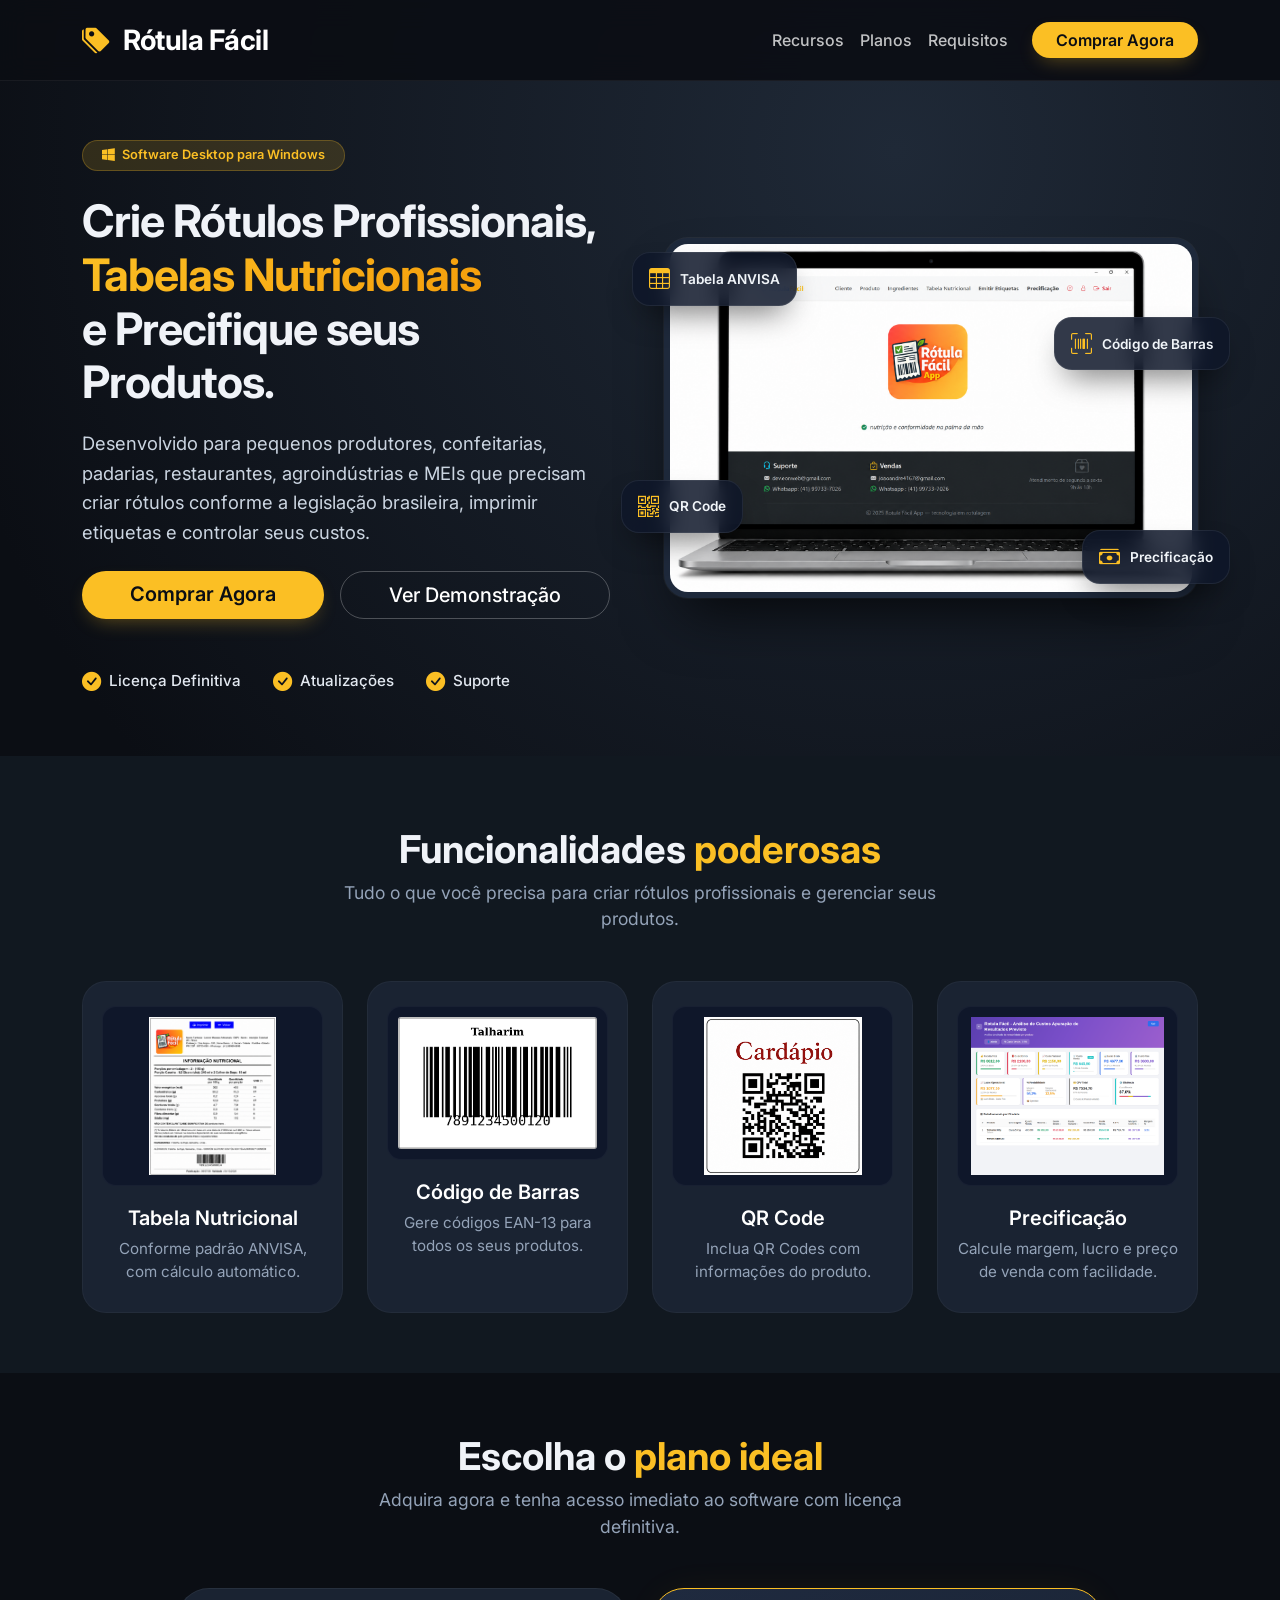
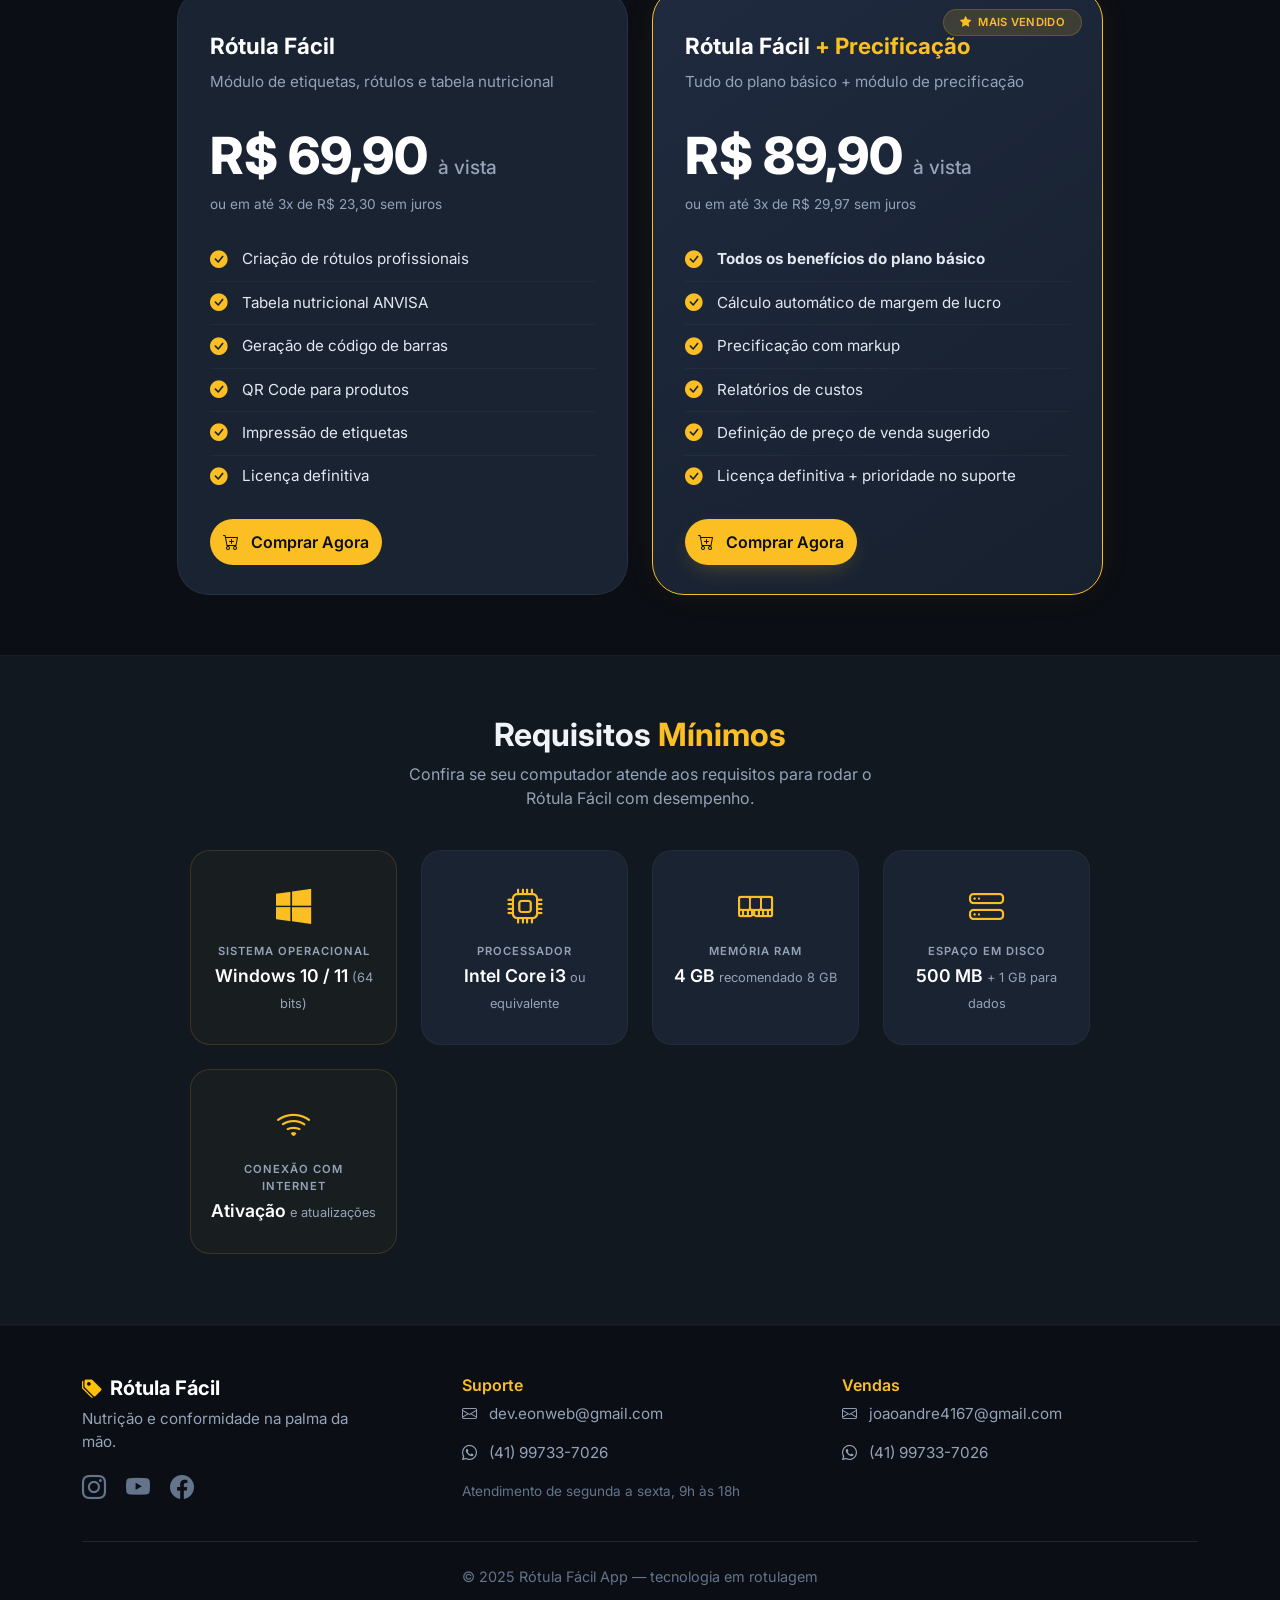
==== index.html @ a8c6a0d7 "atualização de requesitos minimos necessarios" ====
<!DOCTYPE html>
<html lang="pt-BR">
<head>
  <meta charset="UTF-8" />
  <meta name="viewport" content="width=device-width, initial-scale=1" />
  <title>Rótula Fácil | Software para Rotulagem e Precificação</title>
  <meta name="description" content="Crie rótulos profissionais, tabelas nutricionais ANVISA, códigos de barras, QR Code e precifique seus produtos com facilidade." />
  <link href="https://cdn.jsdelivr.net/npm/bootstrap@5.3.7/dist/css/bootstrap.min.css" rel="stylesheet" />
  <link href="https://cdn.jsdelivr.net/npm/bootstrap-icons@1.13.1/font/bootstrap-icons.min.css" rel="stylesheet" />
  <link href="https://fonts.googleapis.com/css2?family=Inter:wght@300;400;500;600;700;800&display=swap" rel="stylesheet" />
  <style>
    * { margin: 0; padding: 0; box-sizing: border-box; }
    body { font-family: 'Inter', sans-serif; background: #0b0e14; color: #f0f3f8; overflow-x: hidden; }
    a { text-decoration: none; }

    /* NAVBAR */
    .navbar {
      background: rgba(11, 14, 20, 0.92);
      backdrop-filter: blur(14px);
      -webkit-backdrop-filter: blur(14px);
      border-bottom: 1px solid rgba(255,255,255,0.06);
      padding: 14px 0;
    }
    .navbar-brand { color: #fff !important; letter-spacing: -0.5px; }
    .navbar-brand i { color: #fbbf24; }
    .navbar .nav-link { color: rgba(255,255,255,0.75) !important; font-weight: 500; transition: 0.2s; }
    .navbar .nav-link:hover { color: #fff !important; }
    .btn-warning {
      background: #fbbf24;
      border: none;
      color: #0b0e14;
      font-weight: 600;
      transition: 0.3s;
      box-shadow: 0 8px 20px -8px rgba(251,191,36,0.4);
    }
    .btn-warning:hover { background: #fcd34d; transform: scale(1.02); box-shadow: 0 12px 28px -8px rgba(251,191,36,0.5); }
    .btn-outline-light { border: 1.5px solid rgba(255,255,255,0.25); color: #fff; font-weight: 500; transition: 0.3s; }
    .btn-outline-light:hover { background: rgba(255,255,255,0.08); border-color: #fff; color: #fff; }

    /* HERO */
    .hero {
      padding: 140px 0 60px;
      background: radial-gradient(circle at 70% 20%, #1f2937 0%, #0b0e14 90%);
    }
    .hero .badge {
      font-size: 0.8rem;
      font-weight: 600;
      padding: 0.5rem 1.2rem;
      background: rgba(251,191,36,0.15) !important;
      color: #fbbf24 !important;
      border: 1px solid rgba(251,191,36,0.25);
      border-radius: 40px;
    }
    .hero h1 {
      font-size: 2.8rem;
      font-weight: 700;
      line-height: 1.2;
      letter-spacing: -1px;
    }
    .hero h1 span {
      background: linear-gradient(135deg, #fbbf24, #f59e0b);
      -webkit-background-clip: text;
      -webkit-text-fill-color: transparent;
      background-clip: text;
    }
    .hero p { font-size: 1.15rem; color: #cbd5e1; max-width: 540px; margin-top: 1.2rem; line-height: 1.6; }
    .hero-info { display: flex; gap: 2rem; flex-wrap: wrap; }
    .hero-info div { display: flex; align-items: center; gap: 0.5rem; color: #e2e8f0; font-weight: 500; font-size: 0.95rem; }
    .hero-info i { color: #fbbf24; font-size: 1.2rem; }

    /* IMAGEM PRINCIPAL (NOTEBOOK) */
    .hero-image-main {
      width: 100%;
      max-width: 580px;
      height: auto;
      border-radius: 24px;
      box-shadow: 0 30px 60px -20px rgba(0,0,0,0.8), 0 0 0 1px rgba(255,255,255,0.05);
      background: #1e293b;
      padding: 6px;
      transition: 0.4s;
    }
    .hero-image-main:hover { transform: scale(1.01); }

    /* CARDS FLUTUANTES */
    .floating-card {
      position: absolute;
      background: rgba(15,23,42,0.85);
      backdrop-filter: blur(10px);
      -webkit-backdrop-filter: blur(10px);
      border: 1px solid rgba(255,255,255,0.07);
      border-radius: 18px;
      padding: 10px 16px;
      display: flex;
      align-items: center;
      gap: 10px;
      font-weight: 600;
      font-size: 0.85rem;
      color: #f1f5f9;
      box-shadow: 0 16px 32px -12px rgba(0,0,0,0.6);
      white-space: nowrap;
      z-index: 10;
      animation: floatY 4s ease-in-out infinite;
      pointer-events: none;
    }
    .floating-card i { font-size: 1.3rem; color: #fbbf24; }
    .card1 { top: 4%; left: -6%; animation-delay: 0s; }
    .card2 { top: 22%; right: -6%; animation-delay: 1s; }
    .card3 { bottom: 18%; left: -8%; animation-delay: 2s; }
    .card4 { bottom: 4%; right: -6%; animation-delay: 3s; }

    @keyframes floatY {
      0% { transform: translateY(0px); }
      50% { transform: translateY(-8px); }
      100% { transform: translateY(0px); }
    }

    .hero-system { position: relative; display: inline-block; width: 100%; max-width: 580px; margin: 0 auto; }

    /* SEÇÃO RECURSOS */
    .recursos {
      padding: 70px 0 60px;
      background: #111820;
      scroll-margin-top: 80px;
    }
    .recursos h2 {
      font-size: 2.4rem;
      font-weight: 700;
      margin-bottom: 0.5rem;
    }
    .recursos h2 span { color: #fbbf24; }
    .recursos .subtitle { color: #94a3b8; font-size: 1.1rem; max-width: 600px; margin: 0 auto 3rem auto; }

    .card-recurso {
      background: #1a2332;
      border-radius: 24px;
      padding: 1.5rem 1.2rem 1.8rem;
      border: 1px solid rgba(255,255,255,0.04);
      transition: 0.4s;
      height: 100%;
      text-align: center;
      opacity: 0;
      transform: translateY(30px);
      animation: fadeInUp 0.6s forwards;
    }
    .card-recurso:nth-child(1) { animation-delay: 0.1s; }
    .card-recurso:nth-child(2) { animation-delay: 0.2s; }
    .card-recurso:nth-child(3) { animation-delay: 0.3s; }
    .card-recurso:nth-child(4) { animation-delay: 0.4s; }

    @keyframes fadeInUp {
      to { opacity: 1; transform: translateY(0); }
    }

    .card-recurso:hover {
      transform: translateY(-8px);
      border-color: rgba(251,191,36,0.25);
      box-shadow: 0 20px 40px -16px rgba(0,0,0,0.6);
    }
    .card-recurso img {
      width: 100%;
      max-height: 180px;
      object-fit: contain;
      border-radius: 14px;
      background: #0f172a;
      padding: 10px;
      margin-bottom: 1rem;
      border: 1px solid rgba(255,255,255,0.04);
    }
    .card-recurso h5 { color: #fff; font-weight: 600; margin-top: 0.25rem; }
    .card-recurso p { color: #94a3b8; font-size: 0.95rem; margin-bottom: 0; }

    /* SEÇÃO PLANOS */
    .planos {
      padding: 60px 0 60px;
      background: #0b0e14;
    }
    .planos h2 {
      font-size: 2.4rem;
      font-weight: 700;
      margin-bottom: 0.5rem;
    }
    .planos h2 span { color: #fbbf24; }
    .planos .subtitle {
      color: #94a3b8;
      font-size: 1.1rem;
      max-width: 600px;
      margin: 0 auto 3rem auto;
    }

    .card-plano {
      background: #1a2332;
      border-radius: 32px;
      padding: 2.5rem 2rem;
      border: 1px solid rgba(255,255,255,0.06);
      transition: 0.4s;
      height: 100%;
      position: relative;
      overflow: hidden;
    }
    .card-plano:hover {
      transform: translateY(-8px);
      border-color: rgba(251,191,36,0.2);
      box-shadow: 0 24px 48px -16px rgba(0,0,0,0.6);
    }
    .card-plano.destaque {
      border-color: #fbbf24;
      background: linear-gradient(145deg, #1f2a3f, #16202e);
      box-shadow: 0 0 40px -8px rgba(251,191,36,0.08);
    }
    .card-plano.destaque .badge-plano {
      background: #fbbf24;
      color: #0b0e14;
      font-weight: 700;
      padding: 0.3rem 1rem;
      border-radius: 40px;
      font-size: 0.75rem;
      text-transform: uppercase;
      letter-spacing: 0.5px;
    }
    .card-plano .preco {
      font-size: 3.2rem;
      font-weight: 800;
      color: #fff;
      margin: 0.5rem 0;
    }
    .card-plano .preco small {
      font-size: 1.2rem;
      font-weight: 500;
      color: #94a3b8;
    }
    .card-plano .plano-nome {
      font-size: 1.4rem;
      font-weight: 700;
      color: #fff;
    }
    .card-plano .plano-desc {
      color: #94a3b8;
      font-size: 0.95rem;
      margin: 0.5rem 0 1.5rem 0;
    }
    .card-plano .beneficios {
      list-style: none;
      padding: 0;
      margin: 1.5rem 0 2rem 0;
      text-align: left;
    }
    .card-plano .beneficios li {
      padding: 0.5rem 0;
      color: #e2e8f0;
      display: flex;
      align-items: center;
      gap: 0.75rem;
      border-bottom: 1px solid rgba(255,255,255,0.03);
      font-size: 0.95rem;
    }
    .card-plano .beneficios li:last-child { border-bottom: none; }
    .card-plano .beneficios i {
      color: #fbbf24;
      font-size: 1.1rem;
      min-width: 20px;
    }
    .card-plano .btn-comprar {
      width: 100%;
      padding: 0.8rem;
      font-weight: 600;
      border-radius: 40px;
      transition: 0.3s;
      background: #fbbf24;
      color: #0b0e14;
      border: none;
    }
    .card-plano .btn-comprar:hover {
      background: #fcd34d;
      transform: scale(1.02);
      box-shadow: 0 8px 24px -8px rgba(251,191,36,0.4);
    }
    .card-plano.destaque .btn-comprar {
      background: #fbbf24;
      color: #0b0e14;
      box-shadow: 0 8px 24px -8px rgba(251,191,36,0.3);
    }
    .card-plano .selo {
      position: absolute;
      top: 20px;
      right: 20px;
      background: rgba(251,191,36,0.15);
      border: 1px solid rgba(251,191,36,0.2);
      border-radius: 40px;
      padding: 0.25rem 1rem;
      font-size: 0.7rem;
      font-weight: 600;
      color: #fbbf24;
      letter-spacing: 0.3px;
    }
    .parcela {
      color: #94a3b8;
      font-size: 0.85rem;
      margin-top: -0.5rem;
      margin-bottom: 1rem;
    }

    /* ===== SEÇÃO REQUISITOS MÍNIMOS ===== */
    .requisitos {
      padding: 60px 0 70px;
      background: #111820;
      border-top: 1px solid rgba(255,255,255,0.03);
      border-bottom: 1px solid rgba(255,255,255,0.03);
    }
    .requisitos h2 {
      font-size: 2rem;
      font-weight: 700;
      margin-bottom: 0.5rem;
    }
    .requisitos h2 span { color: #fbbf24; }
    .requisitos .subtitle {
      color: #94a3b8;
      font-size: 1rem;
      max-width: 500px;
      margin: 0 auto 2.5rem auto;
    }

    .requisitos-grid {
      display: grid;
      grid-template-columns: repeat(auto-fit, minmax(200px, 1fr));
      gap: 1.5rem;
      max-width: 900px;
      margin: 0 auto;
    }
    .requisito-item {
      background: #1a2332;
      border-radius: 20px;
      padding: 1.8rem 1.2rem;
      text-align: center;
      border: 1px solid rgba(255,255,255,0.04);
      transition: 0.3s;
    }
    .requisito-item:hover {
      transform: translateY(-4px);
      border-color: rgba(251,191,36,0.15);
      box-shadow: 0 12px 24px -12px rgba(0,0,0,0.4);
    }
    .requisito-item .icon {
      font-size: 2.2rem;
      color: #fbbf24;
      margin-bottom: 0.6rem;
      display: block;
    }
    .requisito-item .label {
      font-size: 0.7rem;
      text-transform: uppercase;
      letter-spacing: 1px;
      color: #94a3b8;
      font-weight: 600;
    }
    .requisito-item .value {
      font-size: 1.1rem;
      font-weight: 600;
      color: #fff;
      margin-top: 0.2rem;
    }
    .requisito-item .value small {
      font-weight: 400;
      color: #94a3b8;
      font-size: 0.8rem;
    }
    .requisito-item.destaque-req {
      border-color: rgba(251,191,36,0.15);
      background: rgba(251,191,36,0.03);
    }

    /* DESTAQUE AO CHEGAR NA SEÇÃO */
    .recursos.destaque .card-recurso {
      animation: pulseGlow 1.2s ease;
    }
    @keyframes pulseGlow {
      0% { box-shadow: 0 0 0 0 rgba(251,191,36,0.3); }
      50% { box-shadow: 0 0 40px 10px rgba(251,191,36,0.15); }
      100% { box-shadow: 0 0 0 0 rgba(251,191,36,0); }
    }

    /* RODAPÉ */
    .footer {
      background: #0b0e14;
      padding: 50px 0 30px;
      border-top: 1px solid rgba(255,255,255,0.04);
    }
    .footer h6 { color: #fbbf24; font-weight: 600; }
    .footer p, .footer a { color: #94a3b8; font-size: 0.95rem; }
    .footer a:hover { color: #fbbf24; }
    .footer .social i { font-size: 1.5rem; color: #64748b; transition: 0.3s; }
    .footer .social i:hover { color: #fbbf24; }

    @media (max-width: 992px) {
      .hero h1 { font-size: 2.2rem; }
      .floating-card { font-size: 0.7rem; padding: 6px 12px; min-width: auto; }
      .card1 { top: 2%; left: -2%; }
      .card2 { top: 18%; right: -2%; }
      .card3 { bottom: 14%; left: -4%; }
      .card4 { bottom: 2%; right: -2%; }
      .card-plano .preco { font-size: 2.6rem; }
      .requisitos-grid { grid-template-columns: repeat(2, 1fr); }
    }
    @media (max-width: 576px) {
      .hero { padding: 120px 0 40px; }
      .hero h1 { font-size: 1.8rem; }
      .hero-info { gap: 1rem; }
      .floating-card { display: none; }
      .recursos h2 { font-size: 1.8rem; }
      .planos h2 { font-size: 1.8rem; }
      .requisitos h2 { font-size: 1.6rem; }
      .card-recurso img { max-height: 140px; }
      .card-plano { padding: 2rem 1.2rem; }
      .card-plano .preco { font-size: 2.2rem; }
      .requisitos-grid { grid-template-columns: 1fr 1fr; gap: 0.8rem; }
      .requisito-item { padding: 1.2rem 0.8rem; }
      .requisito-item .icon { font-size: 1.6rem; }
      .requisito-item .value { font-size: 0.95rem; }
    }
  </style>
</head>
<body>

  <!-- ====== NAVBAR ====== -->
  <nav class="navbar navbar-expand-lg fixed-top">
    <div class="container">
      <a class="navbar-brand fw-bold fs-3" href="#">
        <i class="bi bi-tags-fill me-2"></i> Rótula Fácil
      </a>
      <button class="navbar-toggler" data-bs-toggle="collapse" data-bs-target="#menu">
        <span class="navbar-toggler-icon"></span>
      </button>
      <div class="collapse navbar-collapse" id="menu">
        <ul class="navbar-nav ms-auto align-items-lg-center">
          <li class="nav-item"><a class="nav-link" href="#recursos">Recursos</a></li>
          <li class="nav-item"><a class="nav-link" href="#planos">Planos</a></li>
          <li class="nav-item"><a class="nav-link" href="#requisitos">Requisitos</a></li>
        </ul>
        <a href="#planos" class="btn btn-warning rounded-pill px-4 ms-lg-3 mt-3 mt-lg-0">Comprar Agora</a>
      </div>
    </div>
  </nav>

  <!-- ====== HERO ====== -->
  <section class="hero" id="hero">
    <div class="container">
      <div class="row align-items-center g-5">
        <div class="col-lg-6">
          <span class="badge mb-4"><i class="bi bi-windows me-1"></i> Software Desktop para Windows</span>
          <h1>
            Crie Rótulos Profissionais,<br />
            <span>Tabelas Nutricionais</span><br />
            e Precifique seus Produtos.
          </h1>
          <p>
            Desenvolvido para pequenos produtores, confeitarias, padarias, restaurantes,
            agroindústrias e MEIs que precisam criar rótulos conforme a legislação brasileira,
            imprimir etiquetas e controlar seus custos.
          </p>
          <div class="mt-4 d-flex flex-column flex-md-row gap-3">
            <a href="#planos" class="btn btn-warning btn-lg rounded-pill px-5">Comprar Agora</a>
            <a href="#recursos" class="btn btn-outline-light btn-lg rounded-pill px-5" id="btnDemonstracao">
              Ver Demonstração
            </a>
          </div>
          <div class="hero-info mt-5">
            <div><i class="bi bi-check-circle-fill"></i> Licença Definitiva</div>
            <div><i class="bi bi-check-circle-fill"></i> Atualizações</div>
            <div><i class="bi bi-check-circle-fill"></i> Suporte</div>
          </div>
        </div>

        <div class="col-lg-6 text-center">
          <div class="hero-system">
            <img src="img/notebook.png" class="hero-image-main" alt="Interface do Rótula Fácil" />
            <div class="floating-card card1"><i class="bi bi-table"></i> Tabela ANVISA</div>
            <div class="floating-card card2"><i class="bi bi-upc-scan"></i> Código de Barras</div>
            <div class="floating-card card3"><i class="bi bi-qr-code"></i> QR Code</div>
            <div class="floating-card card4"><i class="bi bi-cash-stack"></i> Precificação</div>
          </div>
        </div>
      </div>
    </div>
  </section>

  <!-- ====== SEÇÃO RECURSOS ====== -->
  <section class="recursos" id="recursos">
    <div class="container">
      <div class="text-center">
        <h2>Funcionalidades <span>poderosas</span></h2>
        <p class="subtitle">Tudo o que você precisa para criar rótulos profissionais e gerenciar seus produtos.</p>
      </div>

      <div class="row g-4">
        <div class="col-md-3 col-sm-6">
          <div class="card-recurso">
            <img src="img/tabela_nutricional.png" alt="Tabela Nutricional ANVISA" />
            <h5>Tabela Nutricional</h5>
            <p>Conforme padrão ANVISA, com cálculo automático.</p>
          </div>
        </div>

        <div class="col-md-3 col-sm-6">
          <div class="card-recurso">
            <img src="img/cdbar.png" alt="Código de Barras" />
            <h5>Código de Barras</h5>
            <p>Gere códigos EAN-13 para todos os seus produtos.</p>
          </div>
        </div>

        <div class="col-md-3 col-sm-6">
          <div class="card-recurso">
            <img src="img/cardapio.png" alt="QR Code" />
            <h5>QR Code</h5>
            <p>Inclua QR Codes com informações do produto.</p>
          </div>
        </div>

        <div class="col-md-3 col-sm-6">
          <div class="card-recurso">
            <img src="img/precificacao.png" alt="Precificação" />
            <h5>Precificação</h5>
            <p>Calcule margem, lucro e preço de venda com facilidade.</p>
          </div>
        </div>
      </div>
    </div>
  </section>

  <!-- ====== SEÇÃO DE PLANOS ====== -->
  <section class="planos" id="planos">
    <div class="container">
      <div class="text-center">
        <h2>Escolha o <span>plano ideal</span></h2>
        <p class="subtitle">Adquira agora e tenha acesso imediato ao software com licença definitiva.</p>
      </div>

      <div class="row g-4 justify-content-center">
        <!-- PLANO 1 -->
        <div class="col-lg-5 col-md-6">
          <div class="card-plano">
            <div class="plano-nome">Rótula Fácil</div>
            <div class="plano-desc">Módulo de etiquetas, rótulos e tabela nutricional</div>
            <div class="preco">R$ 69,90 <small>à vista</small></div>
            <div class="parcela">ou em até 3x de R$ 23,30 sem juros</div>
            <ul class="beneficios">
              <li><i class="bi bi-check-circle-fill"></i> Criação de rótulos profissionais</li>
              <li><i class="bi bi-check-circle-fill"></i> Tabela nutricional ANVISA</li>
              <li><i class="bi bi-check-circle-fill"></i> Geração de código de barras</li>
              <li><i class="bi bi-check-circle-fill"></i> QR Code para produtos</li>
              <li><i class="bi bi-check-circle-fill"></i> Impressão de etiquetas</li>
              <li><i class="bi bi-check-circle-fill"></i> Licença definitiva</li>
            </ul>
            <a href="#" class="btn-comprar"><i class="bi bi-cart-plus me-2"></i> Comprar Agora</a>
          </div>
        </div>

        <!-- PLANO 2: DESTAQUE -->
        <div class="col-lg-5 col-md-6">
          <div class="card-plano destaque">
            <span class="selo"><i class="bi bi-star-fill me-1"></i> MAIS VENDIDO</span>
            <div class="plano-nome">Rótula Fácil <span style="color:#fbbf24;">+ Precificação</span></div>
            <div class="plano-desc">Tudo do plano básico + módulo de precificação</div>
            <div class="preco">R$ 89,90 <small>à vista</small></div>
            <div class="parcela">ou em até 3x de R$ 29,97 sem juros</div>
            <ul class="beneficios">
              <li><i class="bi bi-check-circle-fill"></i> <strong>Todos os benefícios do plano básico</strong></li>
              <li><i class="bi bi-check-circle-fill"></i> Cálculo automático de margem de lucro</li>
              <li><i class="bi bi-check-circle-fill"></i> Precificação com markup</li>
              <li><i class="bi bi-check-circle-fill"></i> Relatórios de custos</li>
              <li><i class="bi bi-check-circle-fill"></i> Definição de preço de venda sugerido</li>
              <li><i class="bi bi-check-circle-fill"></i> Licença definitiva + prioridade no suporte</li>
            </ul>
            <a href="#" class="btn-comprar"><i class="bi bi-cart-plus me-2"></i> Comprar Agora</a>
          </div>
        </div>
      </div>
    </div>
  </section>

  <!-- ====== SEÇÃO REQUISITOS MÍNIMOS ====== -->
  <section class="requisitos" id="requisitos">
    <div class="container">
      <div class="text-center">
        <h2>Requisitos <span>Mínimos</span></h2>
        <p class="subtitle">Confira se seu computador atende aos requisitos para rodar o Rótula Fácil com desempenho.</p>
      </div>

      <div class="requisitos-grid">
        <!-- Sistema Operacional -->
        <div class="requisito-item destaque-req">
          <span class="icon"><i class="bi bi-windows"></i></span>
          <div class="label">Sistema Operacional</div>
          <div class="value">Windows 10 / 11 <small>(64 bits)</small></div>
        </div>

        <!-- Processador -->
        <div class="requisito-item">
          <span class="icon"><i class="bi bi-cpu"></i></span>
          <div class="label">Processador</div>
          <div class="value">Intel Core i3 <small>ou equivalente</small></div>
        </div>

        <!-- Memória RAM -->
        <div class="requisito-item">
          <span class="icon"><i class="bi bi-memory"></i></span>
          <div class="label">Memória RAM</div>
          <div class="value">4 GB <small>recomendado 8 GB</small></div>
        </div>

        <!-- Espaço em Disco -->
        <div class="requisito-item">
          <span class="icon"><i class="bi bi-hdd-stack"></i></span>
          <div class="label">Espaço em Disco</div>
          <div class="value">500 MB <small>+ 1 GB para dados</small></div>
        </div>

<!--         
        <div class="requisito-item">
          <span class="icon"><i class="bi bi-display"></i></span>
          <div class="label">Resolução de Tela</div>
          <div class="value">1366 × 768 <small>mínimo</small></div>
        </div> -->

        <!-- Internet -->
        <div class="requisito-item destaque-req">
          <span class="icon"><i class="bi bi-wifi"></i></span>
          <div class="label">Conexão com Internet</div>
          <div class="value">Ativação <small>e atualizações</small></div>
        </div>
      </div>
    </div>
  </section>

  <!-- ====== RODAPÉ ====== -->
  <footer class="footer" id="contato">
    <div class="container">
      <div class="row g-4">
        <div class="col-md-4">
          <h5 class="fw-bold text-white"><i class="bi bi-tags-fill me-2 text-warning"></i>Rótula Fácil</h5>
          <p class="mt-2" style="color:#94a3b8; max-width:280px;">
            Nutrição e conformidade na palma da mão.
          </p>
          <div class="social mt-2">
            <a href="#" class="me-3"><i class="bi bi-instagram"></i></a>
            <a href="#" class="me-3"><i class="bi bi-youtube"></i></a>
            <a href="#" class="me-3"><i class="bi bi-facebook"></i></a>
          </div>
        </div>

        <div class="col-md-4">
          <h6>Suporte</h6>
          <p><i class="bi bi-envelope me-2"></i> dev.eonweb@gmail.com</p>
          <p><i class="bi bi-whatsapp me-2"></i> (41) 99733-7026</p>
          <p class="mt-2" style="font-size:0.85rem; color:#64748b;">Atendimento de segunda a sexta, 9h às 18h</p>
        </div>

        <div class="col-md-4">
          <h6>Vendas</h6>
          <p><i class="bi bi-envelope me-2"></i> joaoandre4167@gmail.com</p>
          <p><i class="bi bi-whatsapp me-2"></i> (41) 99733-7026</p>
        </div>
      </div>

      <hr class="border-secondary opacity-25 my-4" />
      <div class="text-center" style="color:#64748b; font-size:0.9rem;">
        © 2025 Rótula Fácil App — tecnologia em rotulagem
      </div>
    </div>
  </footer>

  <script src="https://cdn.jsdelivr.net/npm/bootstrap@5.3.7/dist/js/bootstrap.bundle.min.js"></script>
  <script>
    // ============================================
    // 1. ROLAGEM SUAVE PARA TODOS OS LINKS ÂNCORA
    // ============================================
    document.querySelectorAll('a[href^="#"]').forEach(link => {
      link.addEventListener('click', function(e) {
        const href = this.getAttribute('href');
        if (href === '#') return;
        e.preventDefault();
        const target = document.querySelector(href);
        if (target) {
          const offset = 80;
          const top = target.getBoundingClientRect().top + window.pageYOffset - offset;
          window.scrollTo({ top,
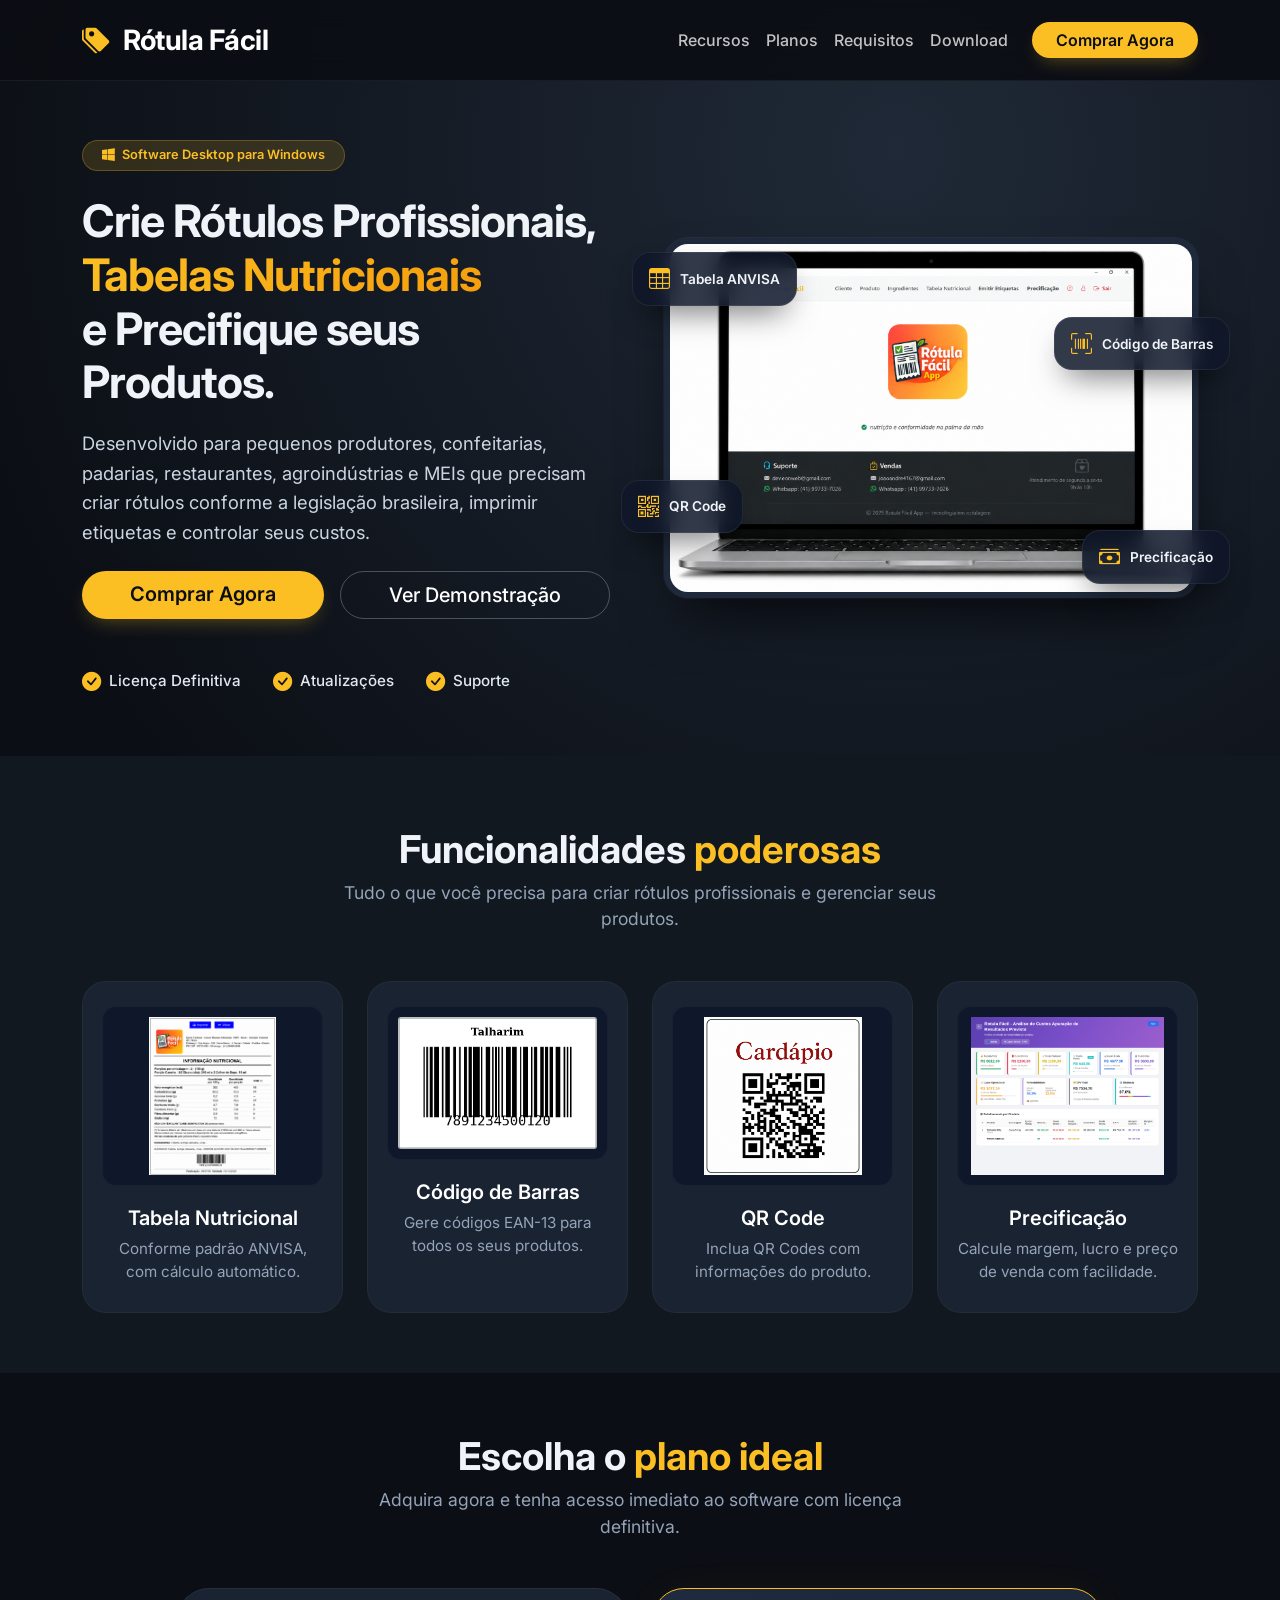
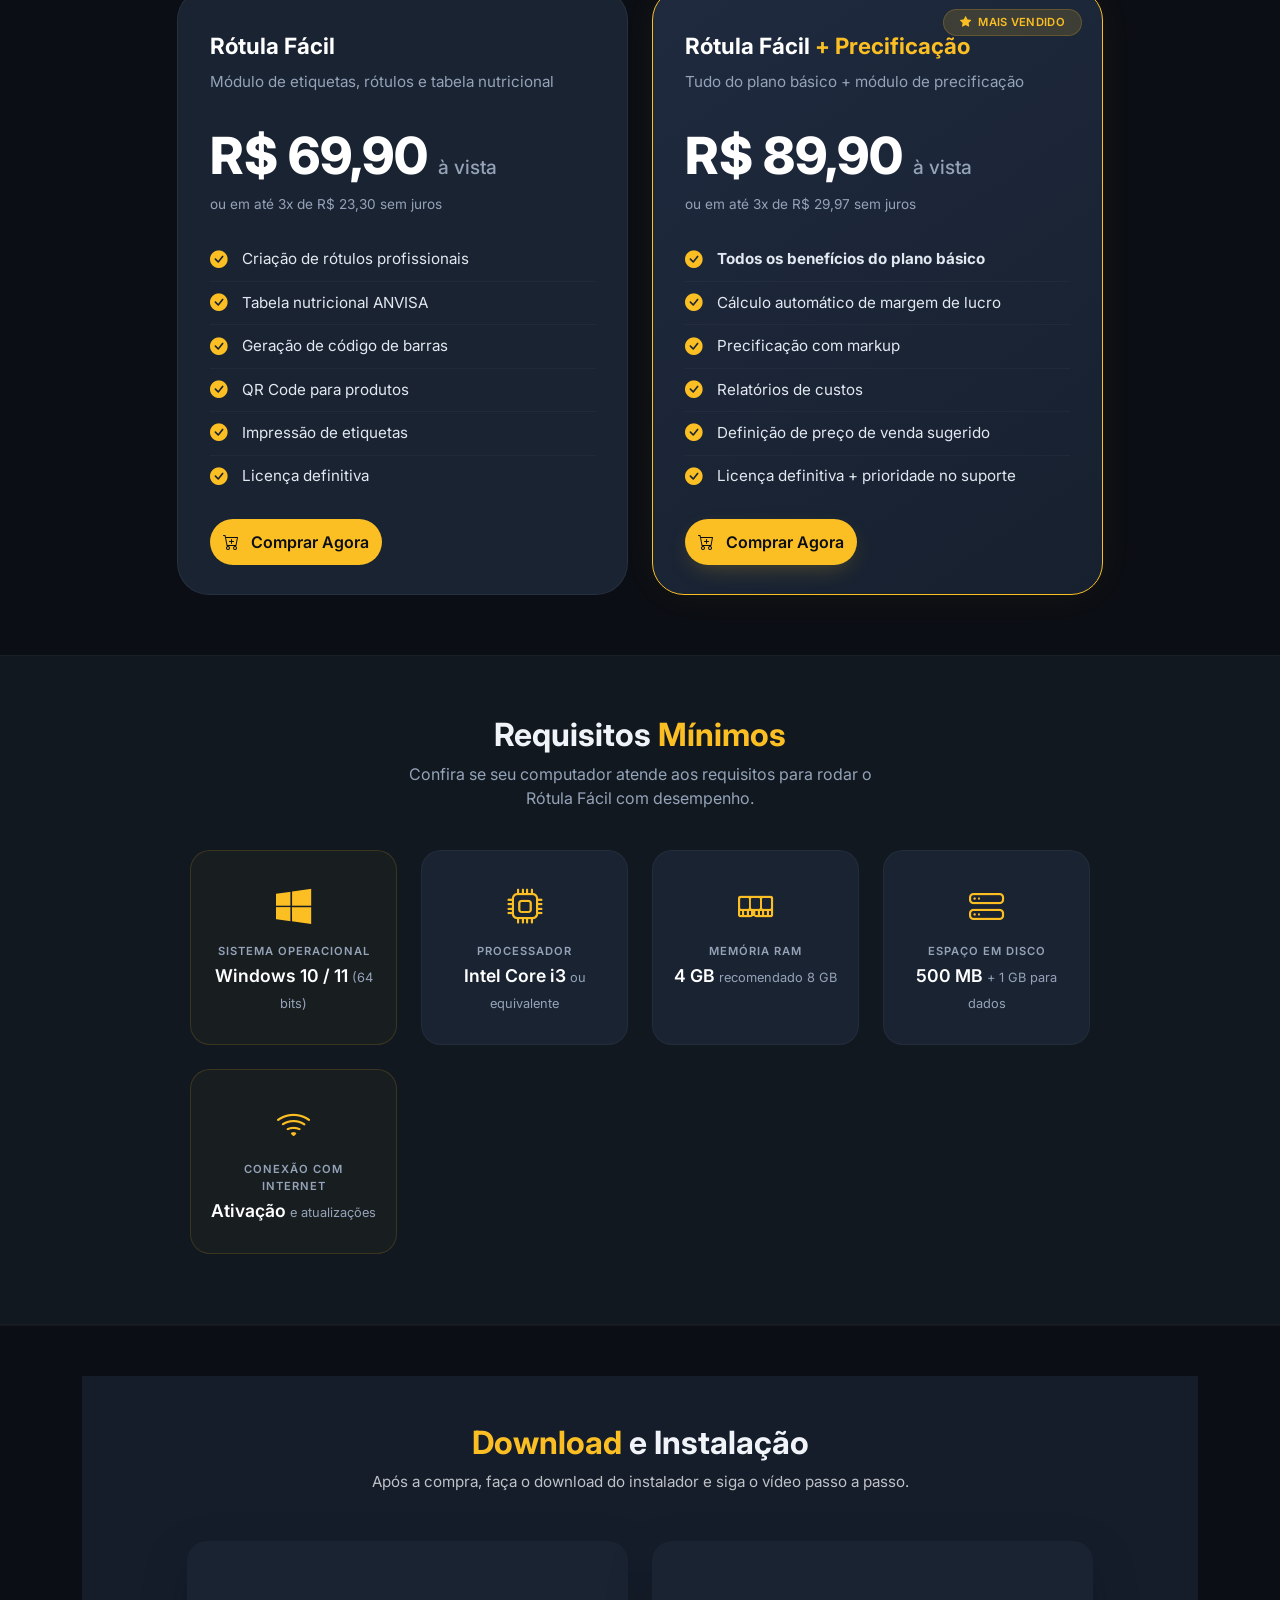
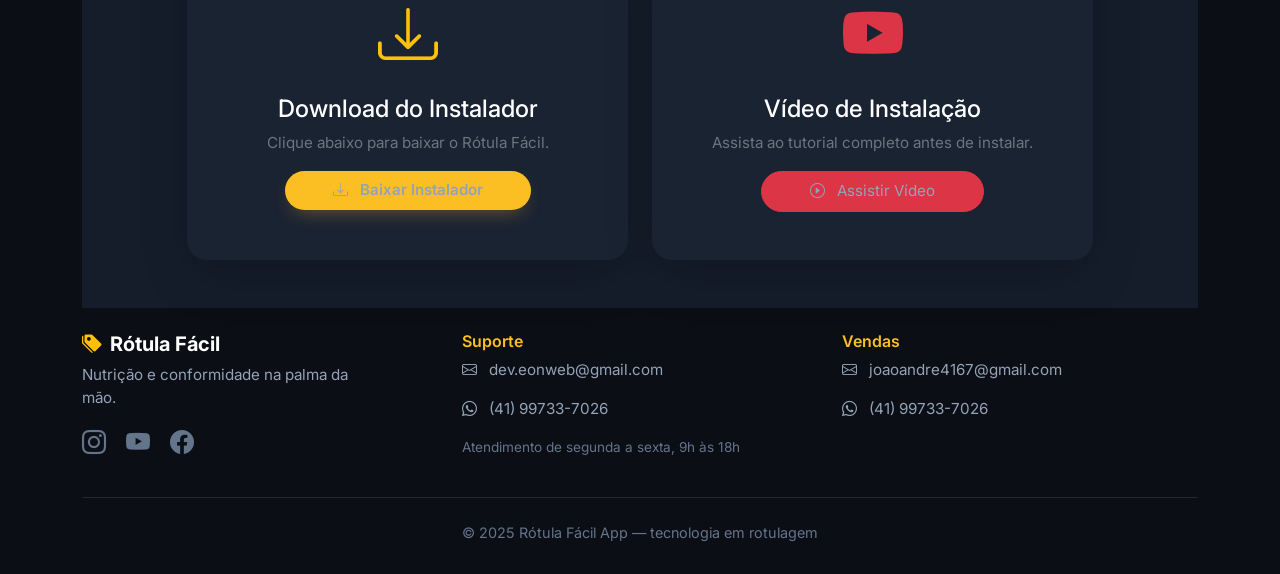
==== commit fcd9038f: "Add files via upload" ====
--- a/index.html
+++ b/index.html
@@ -434,6 +434,7 @@
           <li class="nav-item"><a class="nav-link" href="#recursos">Recursos</a></li>
           <li class="nav-item"><a class="nav-link" href="#planos">Planos</a></li>
           <li class="nav-item"><a class="nav-link" href="#requisitos">Requisitos</a></li>
+          <li class="nav-item"><a class="nav-link" href="#contato">Download</a></li>
         </ul>
         <a href="#planos" class="btn btn-warning rounded-pill px-4 ms-lg-3 mt-3 mt-lg-0">Comprar Agora</a>
       </div>
@@ -634,6 +635,84 @@
   <!-- ====== RODAPÉ ====== -->
   <footer class="footer" id="contato">
     <div class="container">
+      <!-- ====== DOWNLOAD E INSTALAÇÃO ====== -->
+          <section class="py-5" style="background:#151d2b;">
+              <div class="container">
+
+                  <div class="text-center mb-5">
+                      <h2 class="fw-bold">
+                          <span style="color:#fbbf24;">Download</span> e Instalação
+                      </h2>
+                      <p class="text-light opacity-75">
+                          Após a compra, faça o download do instalador e siga o vídeo passo a passo.
+                      </p>
+                  </div>
+
+                  <div class="row justify-content-center g-4">
+
+                      <div class="col-md-5">
+
+                          <div class="card h-100 border-0 shadow-lg" style="background:#1a2332;border-radius:20px;">
+                              <div class="card-body text-center p-5">
+
+                                  <i class="bi bi-download text-warning" style="font-size:60px;"></i>
+
+                                  <h4 class="text-white mt-3">
+                                      Download do Instalador
+                                  </h4>
+
+                                  <p class="text-secondary">
+                                      Clique abaixo para baixar o Rótula Fácil.
+                                  </p>
+
+                                  <a href="https://drive.google.com/file/d/1eemdbx9zV5kZvodAROBm3h8zXFSNSw8p/view?usp=drive_link"
+                                    target="_blank"
+                                    class="btn btn-warning btn-lg rounded-pill px-5">
+
+                                      <i class="bi bi-download me-2"></i>
+                                      Baixar Instalador
+
+                                  </a>
+
+                              </div>
+                          </div>
+
+                      </div>
+
+                      <div class="col-md-5">
+
+                          <div class="card h-100 border-0 shadow-lg" style="background:#1a2332;border-radius:20px;">
+                              <div class="card-body text-center p-5">
+
+                                  <i class="bi bi-youtube text-danger" style="font-size:60px;"></i>
+
+                                  <h4 class="text-white mt-3">
+                                      Vídeo de Instalação
+                                  </h4>
+
+                                  <p class="text-secondary">
+                                      Assista ao tutorial completo antes de instalar.
+                                  </p>
+
+                                  <a href="https://youtu.be/0QHhOvpCY9I"
+                                    target="_blank"
+                                    class="btn btn-danger btn-lg rounded-pill px-5">
+
+                                      <i class="bi bi-play-circle me-2"></i>
+                                      Assistir Vídeo
+
+                                  </a>
+
+                              </div>
+                          </div>
+
+                      </div>
+
+                  </div>
+
+              </div>
+          </section>
+      <br>    
       <div class="row g-4">
         <div class="col-md-4">
           <h5 class="fw-bold text-white"><i class="bi bi-tags-fill me-2 text-warning"></i>Rótula Fácil</h5>
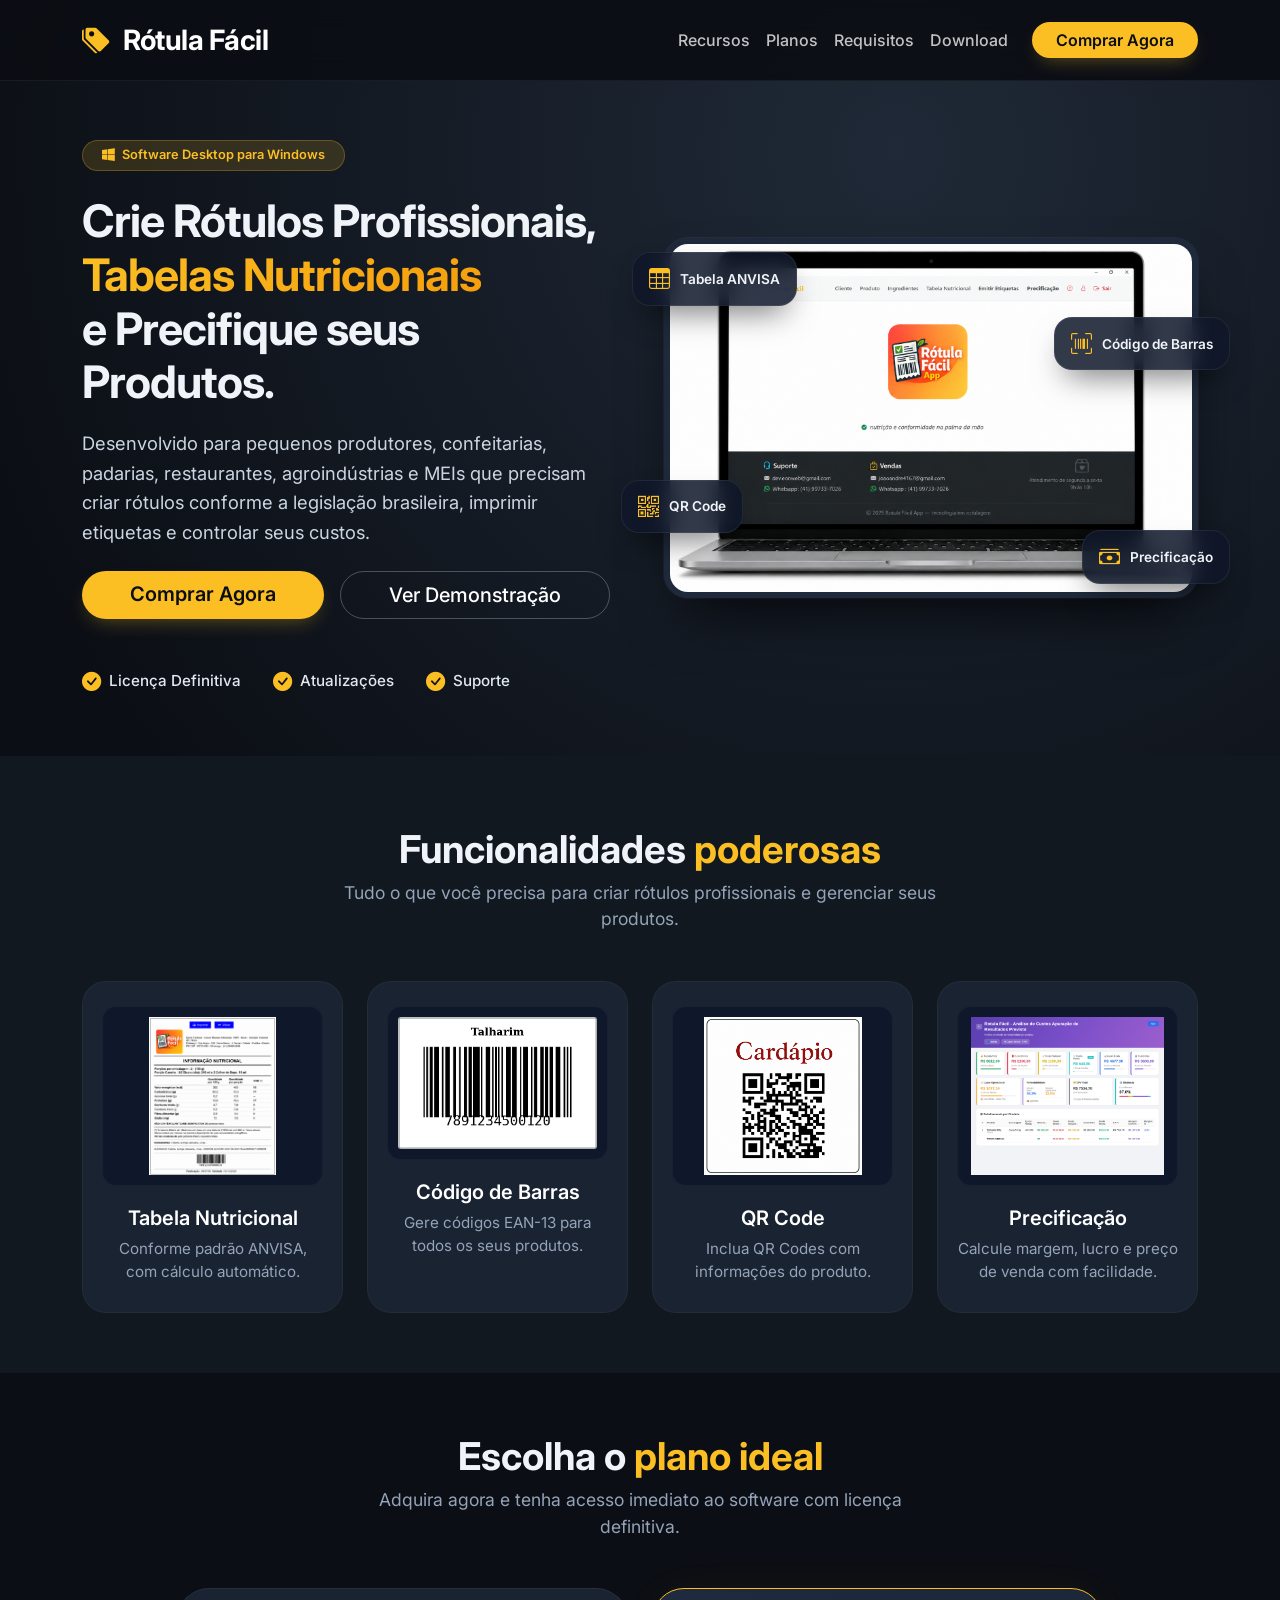
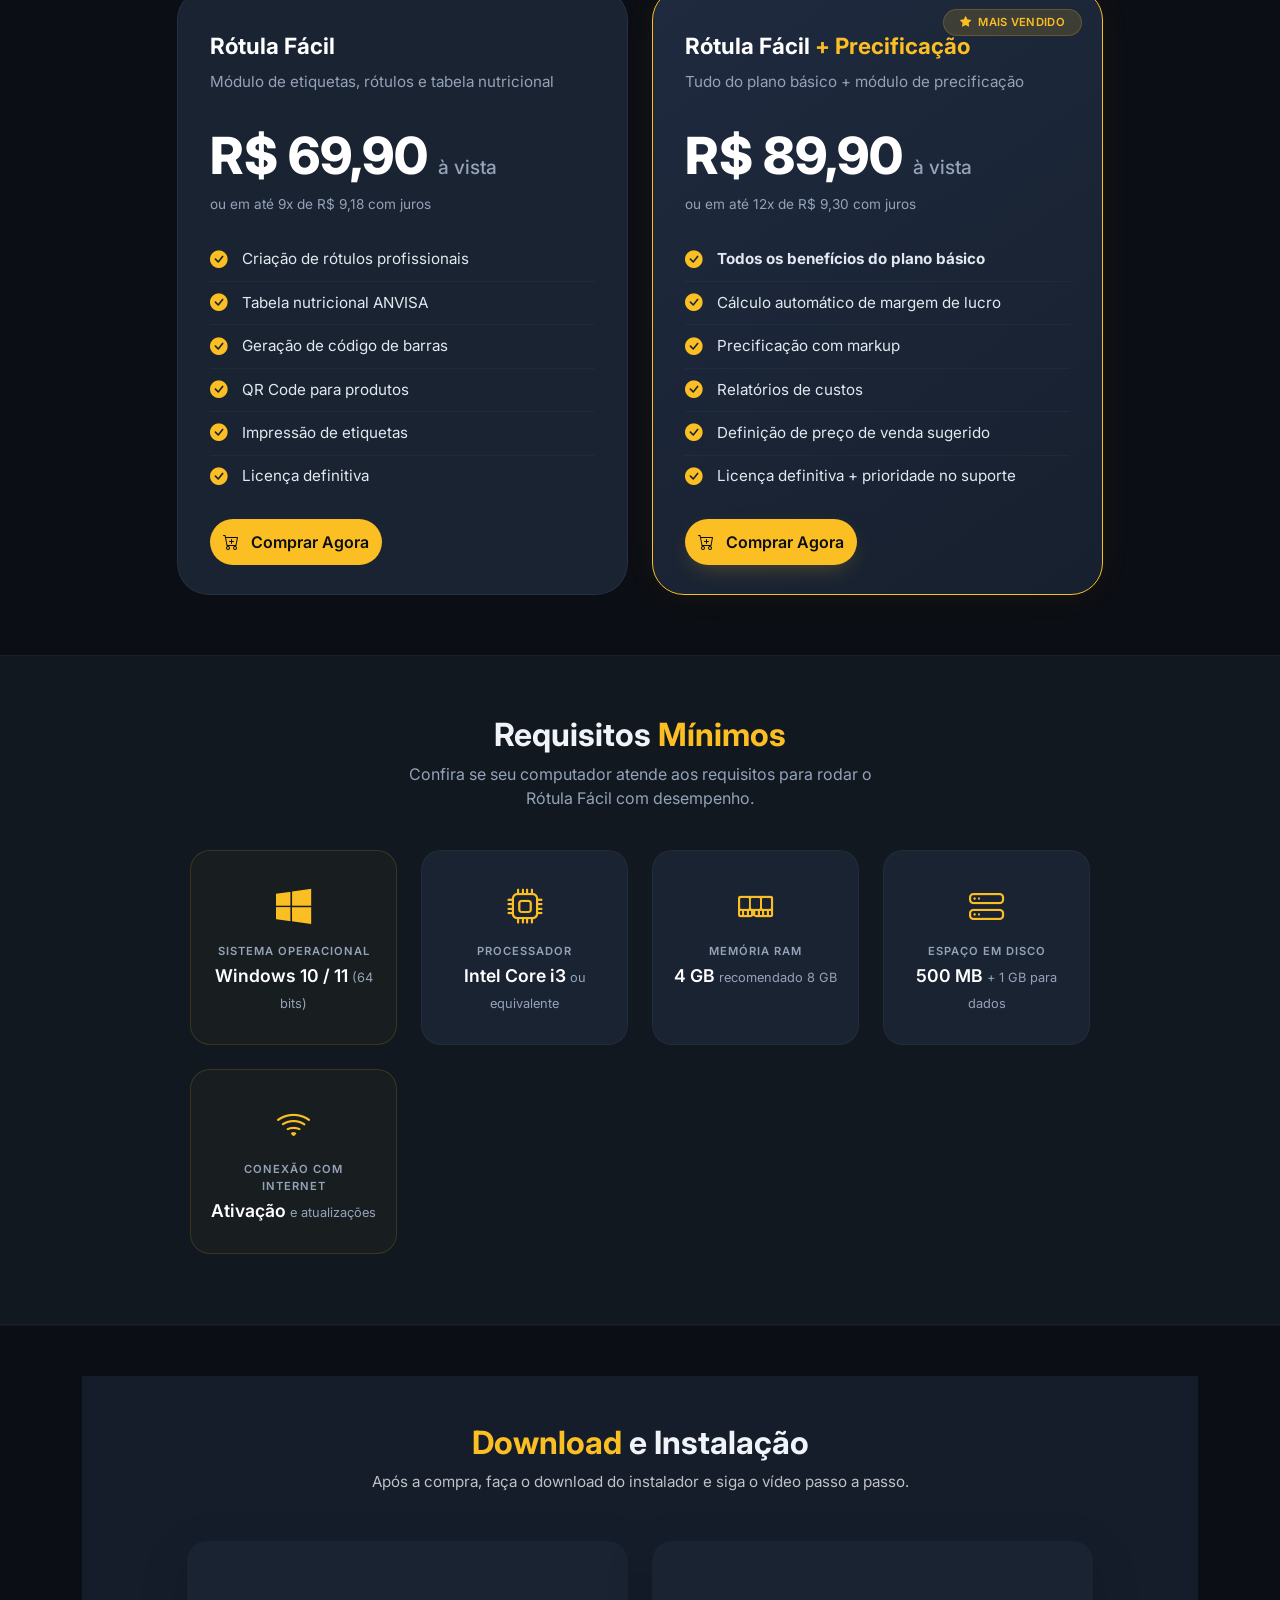
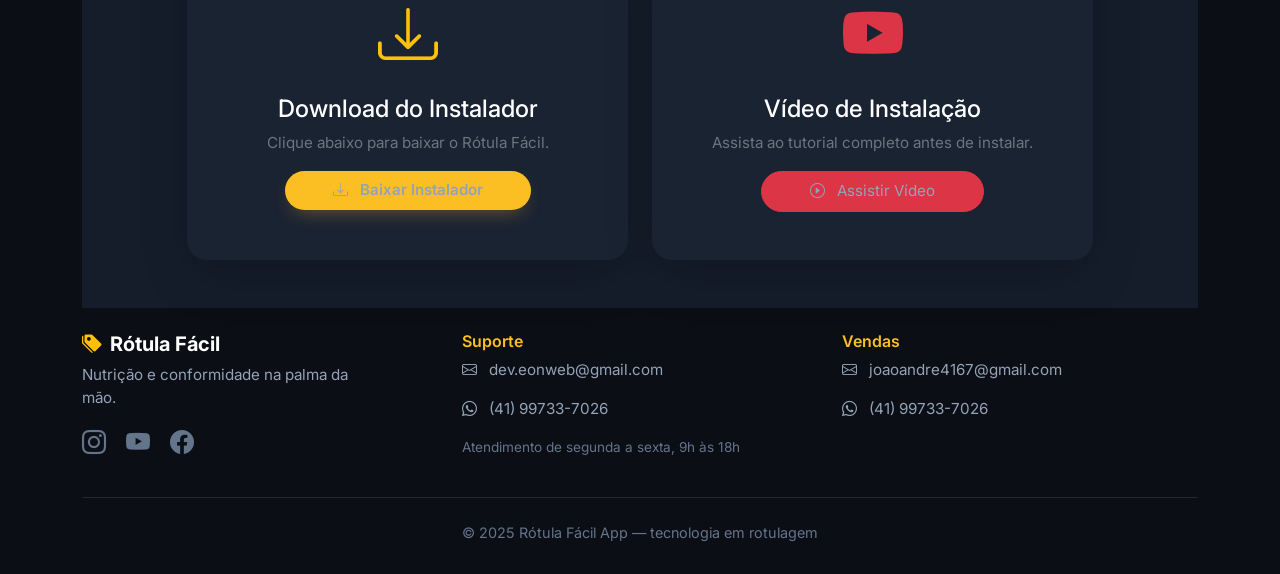
==== commit 7aed7fff: "Acerto de Parcela de pagamento" ====
--- a/index.html
+++ b/index.html
@@ -542,7 +542,7 @@
             <div class="plano-nome">Rótula Fácil</div>
             <div class="plano-desc">Módulo de etiquetas, rótulos e tabela nutricional</div>
             <div class="preco">R$ 69,90 <small>à vista</small></div>
-            <div class="parcela">ou em até 3x de R$ 23,30 sem juros</div>
+            <div class="parcela">ou em até 9x de R$ 9,18 com juros</div>
             <ul class="beneficios">
               <li><i class="bi bi-check-circle-fill"></i> Criação de rótulos profissionais</li>
               <li><i class="bi bi-check-circle-fill"></i> Tabela nutricional ANVISA</li>
@@ -551,7 +551,8 @@
               <li><i class="bi bi-check-circle-fill"></i> Impressão de etiquetas</li>
               <li><i class="bi bi-check-circle-fill"></i> Licença definitiva</li>
             </ul>
-            <a href="#" class="btn-comprar"><i class="bi bi-cart-plus me-2"></i> Comprar Agora</a>
+            <a href="https://pay.hotmart.com/T106672136R?off=cejydsw5" target="blank"
+               class="btn-comprar"><i class="bi bi-cart-plus me-2"></i> Comprar Agora</a>
           </div>
         </div>
 
@@ -562,7 +563,7 @@
             <div class="plano-nome">Rótula Fácil <span style="color:#fbbf24;">+ Precificação</span></div>
             <div class="plano-desc">Tudo do plano básico + módulo de precificação</div>
             <div class="preco">R$ 89,90 <small>à vista</small></div>
-            <div class="parcela">ou em até 3x de R$ 29,97 sem juros</div>
+            <div class="parcela">ou em até 12x de R$ 9,30 com juros</div>
             <ul class="beneficios">
               <li><i class="bi bi-check-circle-fill"></i> <strong>Todos os benefícios do plano básico</strong></li>
               <li><i class="bi bi-check-circle-fill"></i> Cálculo automático de margem de lucro</li>
@@ -571,7 +572,8 @@
               <li><i class="bi bi-check-circle-fill"></i> Definição de preço de venda sugerido</li>
               <li><i class="bi bi-check-circle-fill"></i> Licença definitiva + prioridade no suporte</li>
             </ul>
-            <a href="#" class="btn-comprar"><i class="bi bi-cart-plus me-2"></i> Comprar Agora</a>
+            <a href="https://pay.hotmart.com/T106672136R?off=4urbivo6" target="blank"
+               class="btn-comprar"><i class="bi bi-cart-plus me-2"></i> Comprar Agora</a>
           </div>
         </div>
       </div>
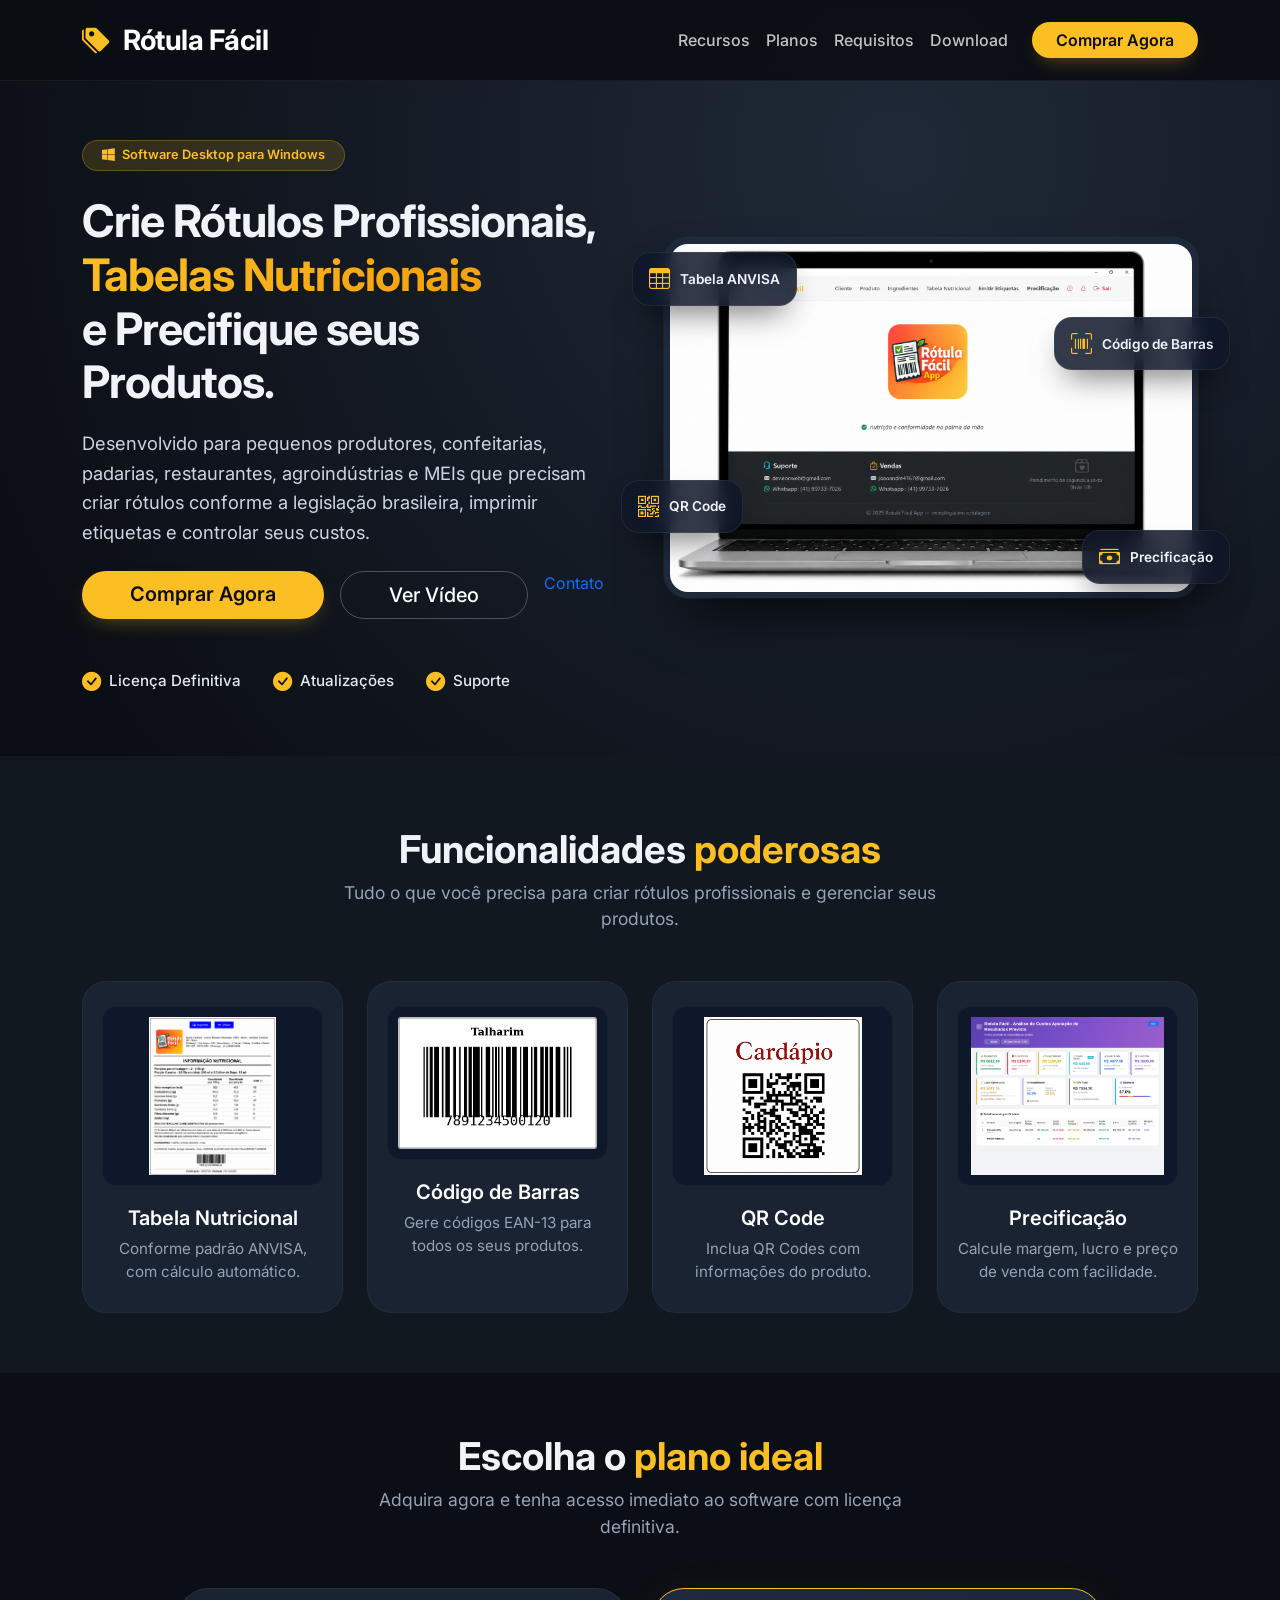
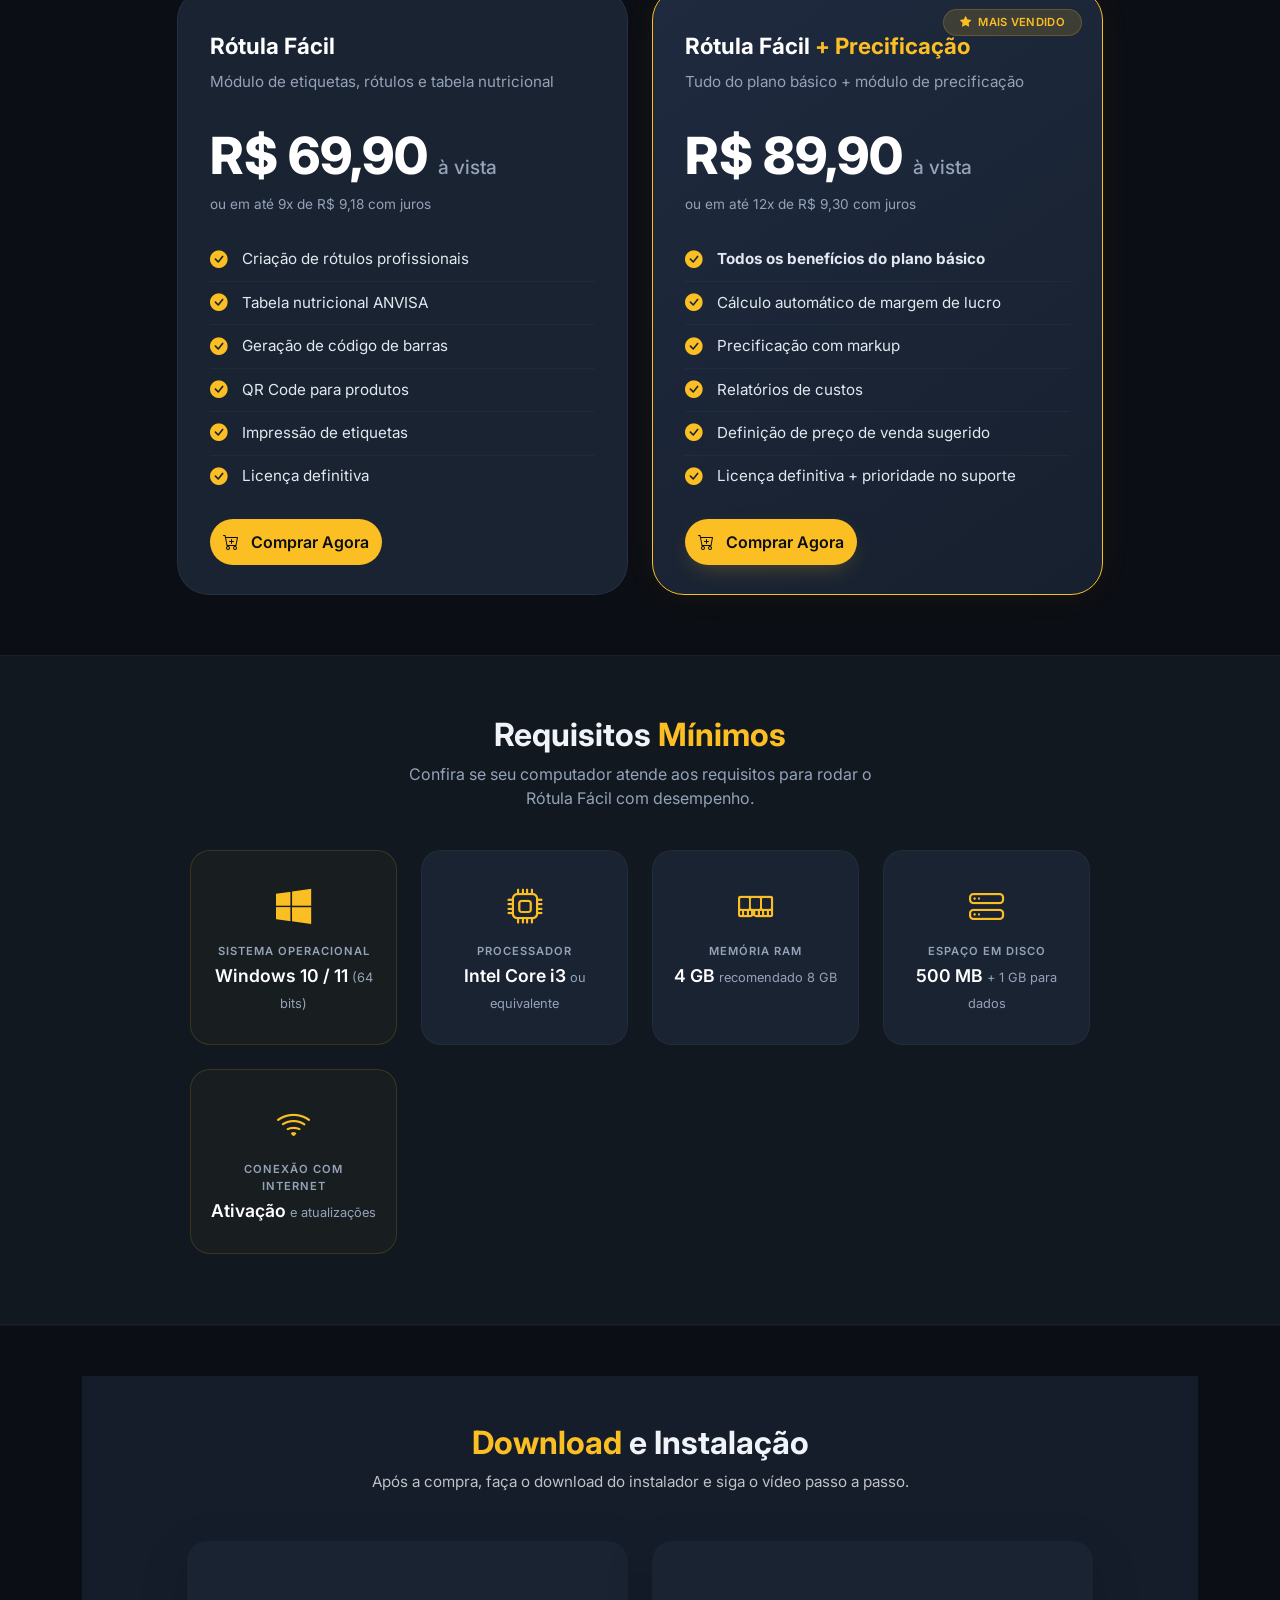
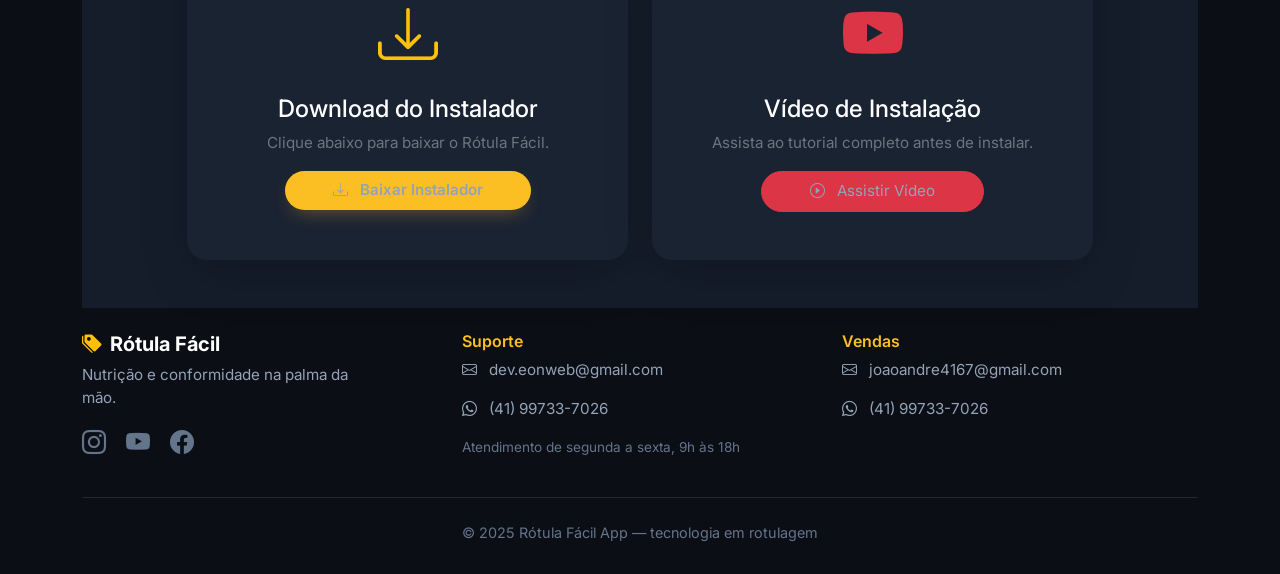
==== commit 7cb331d6: "Atualização de video" ====
--- a/index.html
+++ b/index.html
@@ -459,9 +459,11 @@
           </p>
           <div class="mt-4 d-flex flex-column flex-md-row gap-3">
             <a href="#planos" class="btn btn-warning btn-lg rounded-pill px-5">Comprar Agora</a>
-            <a href="#recursos" class="btn btn-outline-light btn-lg rounded-pill px-5" id="btnDemonstracao">
-              Ver Demonstração
+            <a href="tutorial.html" class="btn btn-outline-light btn-lg rounded-pill px-5" id="btnDemonstracao">
+              Ver Vídeo
+              
             </a>
+            <a href="contato.html">Contato</a>
           </div>
           <div class="hero-info mt-5">
             <div><i class="bi bi-check-circle-fill"></i> Licença Definitiva</div>
@@ -667,7 +669,7 @@
                                       Clique abaixo para baixar o Rótula Fácil.
                                   </p>
 
-                                  <a href="https://drive.google.com/file/d/1eemdbx9zV5kZvodAROBm3h8zXFSNSw8p/view?usp=drive_link"
+                                  <a href="https://drive.google.com/file/d/1IfOdOIszqMi4ju5KkQIuQ2uLHx-IYe6j/view?usp=sharing"
                                     target="_blank"
                                     class="btn btn-warning btn-lg rounded-pill px-5">
 
